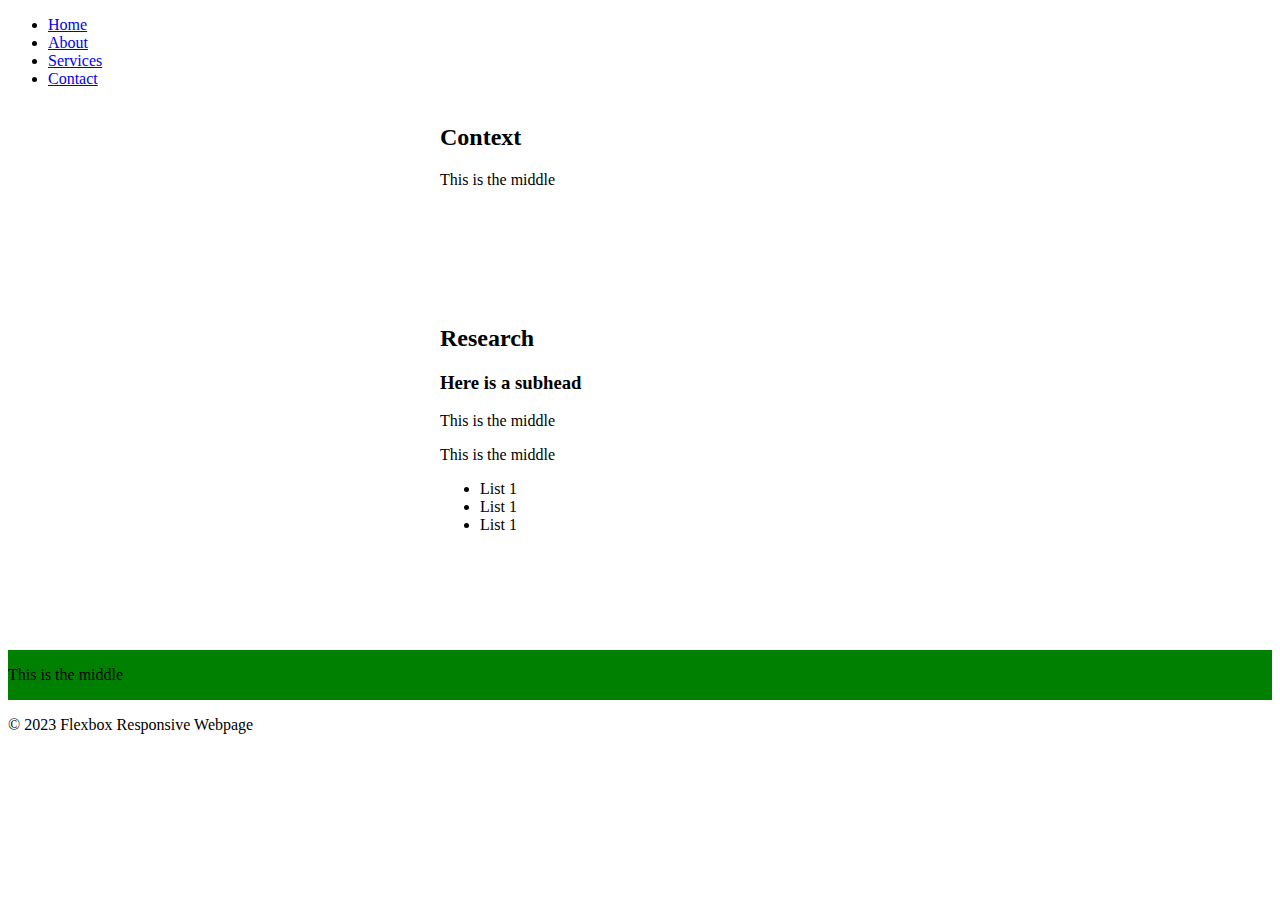
==== index.html @ 300e9e97 "Add files via upload" ====
<!DOCTYPE html>
<html>

<head>
    <meta charset="UTF-8">
    <title>Flexbox Responsive Webpage</title>
    <link rel="stylesheet" href="styles.css">
</head>

<body>
    <header>
        <nav>
            <ul>
                <li><a href="#">Home</a></li>
                <li><a href="#">About</a></li>
                <li><a href="#">Services</a></li>
                <li><a href="#">Contact</a></li>
            </ul>
        </nav>
    </header>
    <main>
        <section class="middle-section">
            <h2 class="Title">Context</h2>
            <p>This is the middle</p>
        </section>
        <section class="middle-section">
            <h2 class="Title">Research</h2>
            <h3 class="subhead">Here is a subhead</h3>
            <p>This is the middle</p>
            <p>This is the middle</p>
            <ul>
                <li>List 1</li>
                <li>List 1</li>
                <li>List 1</li>
            </ul>
        </section>

        <section class="figma-section">
            <p>This is the middle</p>
        </section>
    </main>
    <footer>
        <p>&copy; 2023 Flexbox Responsive Webpage</p>
    </footer>
</body>

</html>
---- styles.css ----
main {
    display: flex;
    flex-direction: column;
    gap: 100px;
}


.middle-section {

    min-width: 400px;
    max-width: 800px;
    margin-left: auto;
    margin-right: auto;
}

.figma-section {
    background-color: green;
    height: auto;
}
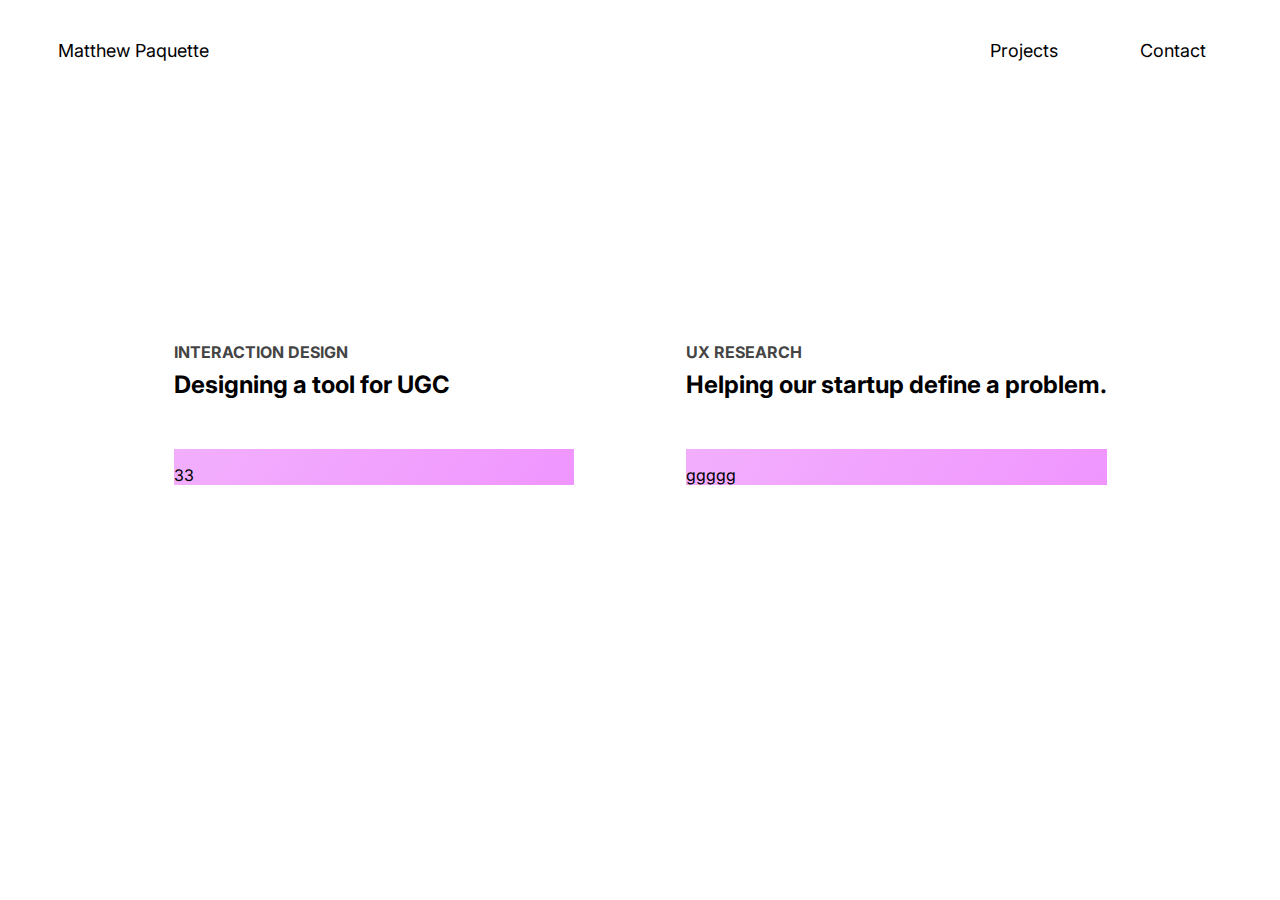
==== commit f93a0b73: "Add files via upload" ====
--- a/index.html
+++ b/index.html
@@ -3,45 +3,53 @@
 
 <head>
     <meta charset="UTF-8">
-    <title>Flexbox Responsive Webpage</title>
+    <title>Matthew Paquette</title>
     <link rel="stylesheet" href="styles.css">
+    <link rel="preconnect" href="https://fonts.googleapis.com">
+    <link rel="preconnect" href="https://fonts.gstatic.com" crossorigin>
+    <link href="https://fonts.googleapis.com/css2?family=Inter:wght@400;700&display=swap" rel="stylesheet">
 </head>
 
 <body>
     <header>
         <nav>
-            <ul>
-                <li><a href="#">Home</a></li>
-                <li><a href="#">About</a></li>
-                <li><a href="#">Services</a></li>
-                <li><a href="#">Contact</a></li>
-            </ul>
+            <div class="name">
+                <a class="top" href="index.html">
+                    <h1 id="title">Matthew Paquette</h1>
+                </a>
+            </div>
+
+            <div class="navigation">
+                <a class="top" href="index.html">Projects</a>
+                <a class="top" href="contact.html">Contact</a>
+            </div>
         </nav>
     </header>
     <main>
-        <section class="middle-section">
-            <h2 class="Title">Context</h2>
-            <p>This is the middle</p>
-        </section>
-        <section class="middle-section">
-            <h2 class="Title">Research</h2>
-            <h3 class="subhead">Here is a subhead</h3>
-            <p>This is the middle</p>
-            <p>This is the middle</p>
-            <ul>
-                <li>List 1</li>
-                <li>List 1</li>
-                <li>List 1</li>
-            </ul>
-        </section>
+        <div class="project-wrapper">
+            <a href="pct.html">
+                <section class="project-preview1">
+                    <div class="project-header">
+                        <h2 class="project-type">INTERACTION DESIGN</h2>
+                        <h2 class="project-title">Designing a tool for UGC</h2>
+                    </div>
+                    <div class="picture">33</div>
 
-        <section class="figma-section">
-            <p>This is the middle</p>
-        </section>
+
+
+                </section>
+            </a>
+            <a href="pct.html">
+                <section class="project-preview2">
+                    <div class="project-header">
+                        <h2 class="project-type">UX RESEARCH</h2>
+                        <h2 class="project-title">Helping our startup define a problem.</h2>
+                    </div>
+                    <div class="picture">ggggg</div>
+                </section>
+            </a>
+        </div>
     </main>
-    <footer>
-        <p>&copy; 2023 Flexbox Responsive Webpage</p>
-    </footer>
 </body>
 
 </html>--- a/styles.css
+++ b/styles.css
@@ -1,19 +1,266 @@
+* {
+    font-family: 'Inter', sans-serif;
+}
+
 main {
     display: flex;
     flex-direction: column;
+}
+
+a {
+    text-decoration: none;
+    color: black;
+}
+
+ul {
+    margin-left: 16px;
+    list-style-type: "– ";
+}
+
+.top:hover {
+    text-decoration: underline;
+}
+
+hr {
+    margin: 0px;
+    border: 1px solid black;
+    background-color: black;
+    width: 10%;
+    min-width: 400px;
+    max-width: 800px;
+    margin-left: auto;
+    margin-right: auto;
+    justify-content: center;
+    align-items: center;
+}
+
+
+
+
+
+/*BUTTON*/
+.button {
+    border: 1px solid black;
+    padding: 16px;
+    border-radius: 5px;
+    font-weight: bold;
+    transition: 0.5s;
+
+}
+
+.button:hover {
+    background-color: black;
+    color: white;
+    text-decoration: none;
+}
+
+
+
+
+
+/*NAV BAR*/
+nav {
+    display: flex;
+    align-items: center;
+    justify-content: space-between;
+    padding: 0px 50px 0px 50px;
+}
+
+#title {
+    font-size: 18px;
+    font-weight: normal;
+}
+
+nav .navigation {
+    display: flex;
+    gap: 50px;
+    font-size: 18px;
+}
+
+.top {
+    padding-left: 16px;
+    padding-right: 16px;
+    padding-top: 8px;
+    padding-bottom: 8px;
+    transition: 0.3s;
+}
+
+.top:hover {
+    outline: 1px solid black;
+    border-radius: 10px;
+    text-decoration: none;
+}
+
+.title-section {
+    min-width: 400px;
+    max-width: 800px;
+    margin-left: auto;
+    margin-right: auto;
+    border: 1px solid black;
+}
+
+/*BANNER*/
+
+.banner {
+    display: flex;
+    flex-wrap: wrap;
+    justify-content: center;
+    width: 100%;
+    border: 4px solid white;
+    border: 1px solid black;
+    background: rgb(242, 175, 253);
+    background: linear-gradient(125deg, rgba(242, 175, 253, 1) 0%, rgba(240, 149, 255, 1) 100%);
+}
+
+
+/*PROJECT PREVIEW*/
+.project-wrapper {
+    display: flex;
+    flex-wrap: wrap;
+    margin-left: auto;
+    margin-right: auto;
+    justify-content: center;
+    align-items: center;
+    gap: 80px;
+    margin-top: 25vh;
+}
+
+.project-preview1 {
+    display: flex;
+    flex-direction: column;
+    min-width: 400px;
+    gap: 50px;
+    padding: 16px;
+    transition: 0.5s;
+}
+
+.project-preview2 {
+    display: flex;
+    flex-direction: column;
+    min-width: 400px;
+    gap: 50px;
+    padding: 16px;
+    transition: 0.5s;
+}
+
+.project-preview1:hover {
+    outline: 1px solid black;
+    border-radius: 20px;
+}
+
+.project-preview2:hover {
+    outline: 1px solid black;
+    border-radius: 20px;
+}
+
+
+
+.picture {
+    padding-top: 16px;
+    background: rgb(242, 175, 253);
+    background: linear-gradient(125deg, rgba(242, 175, 253, 1) 0%, rgba(240, 149, 255, 1) 100%);
+}
+
+.project-header h2 {
+    padding-top: 8px;
+    margin: 0px;
+}
+
+.project-type {
+    font-size: 16px;
+    color: #444;
+    text-decoration: none;
+}
+
+
+
+
+
+/*PAGE*/
+
+
+.Title {
+    width: 100%;
+    font-size: 48px;
+    min-width: 300px;
+    max-width: 950px;
+    margin-left: auto;
+    margin-right: auto;
+    justify-content: center;
+    align-items: center;
+    margin-top: 200px;
+}
+
+.section-container {
+    display: flex;
+    flex-direction: column;
     gap: 100px;
 }
 
+.sections {
+    display: flex;
+    gap: 24px;
+}
 
 .middle-section {
-
+    display: flex;
+    flex-direction: column;
+    gap: 70px;
     min-width: 400px;
     max-width: 800px;
     margin-left: auto;
     margin-right: auto;
-}
+    justify-content: center;
+    align-items: center;
+}
+
+.middle-section p {
+    font-size: 24px;
+}
+
+.middle-section h3 {
+    font-size: 24px;
+}
+
+.middle-section li {
+    font-size: 24px;
+}
+
+.subsection {
+    display: flex;
+    flex-direction: column;
+    width: 100%;
+}
+
+
+/*IMAGES*/
+
+.image-wrapper {
+    display: flex;
+    justify-content: center;
+    background-color: red;
+    width: 100%;
+    margin-top: 50px;
+    margin-bottom: 50px;
+}
+
+
+
+/*BIG PICTURE*/
 
 .figma-section {
     background-color: green;
+    height: 20px;
+}
+
+.picture {
+    width: 100%;
+    background-color: red;
     height: auto;
+}
+
+.pic {
+    width: 100%;
+    height: 100px;
+    background-color: red;
 }